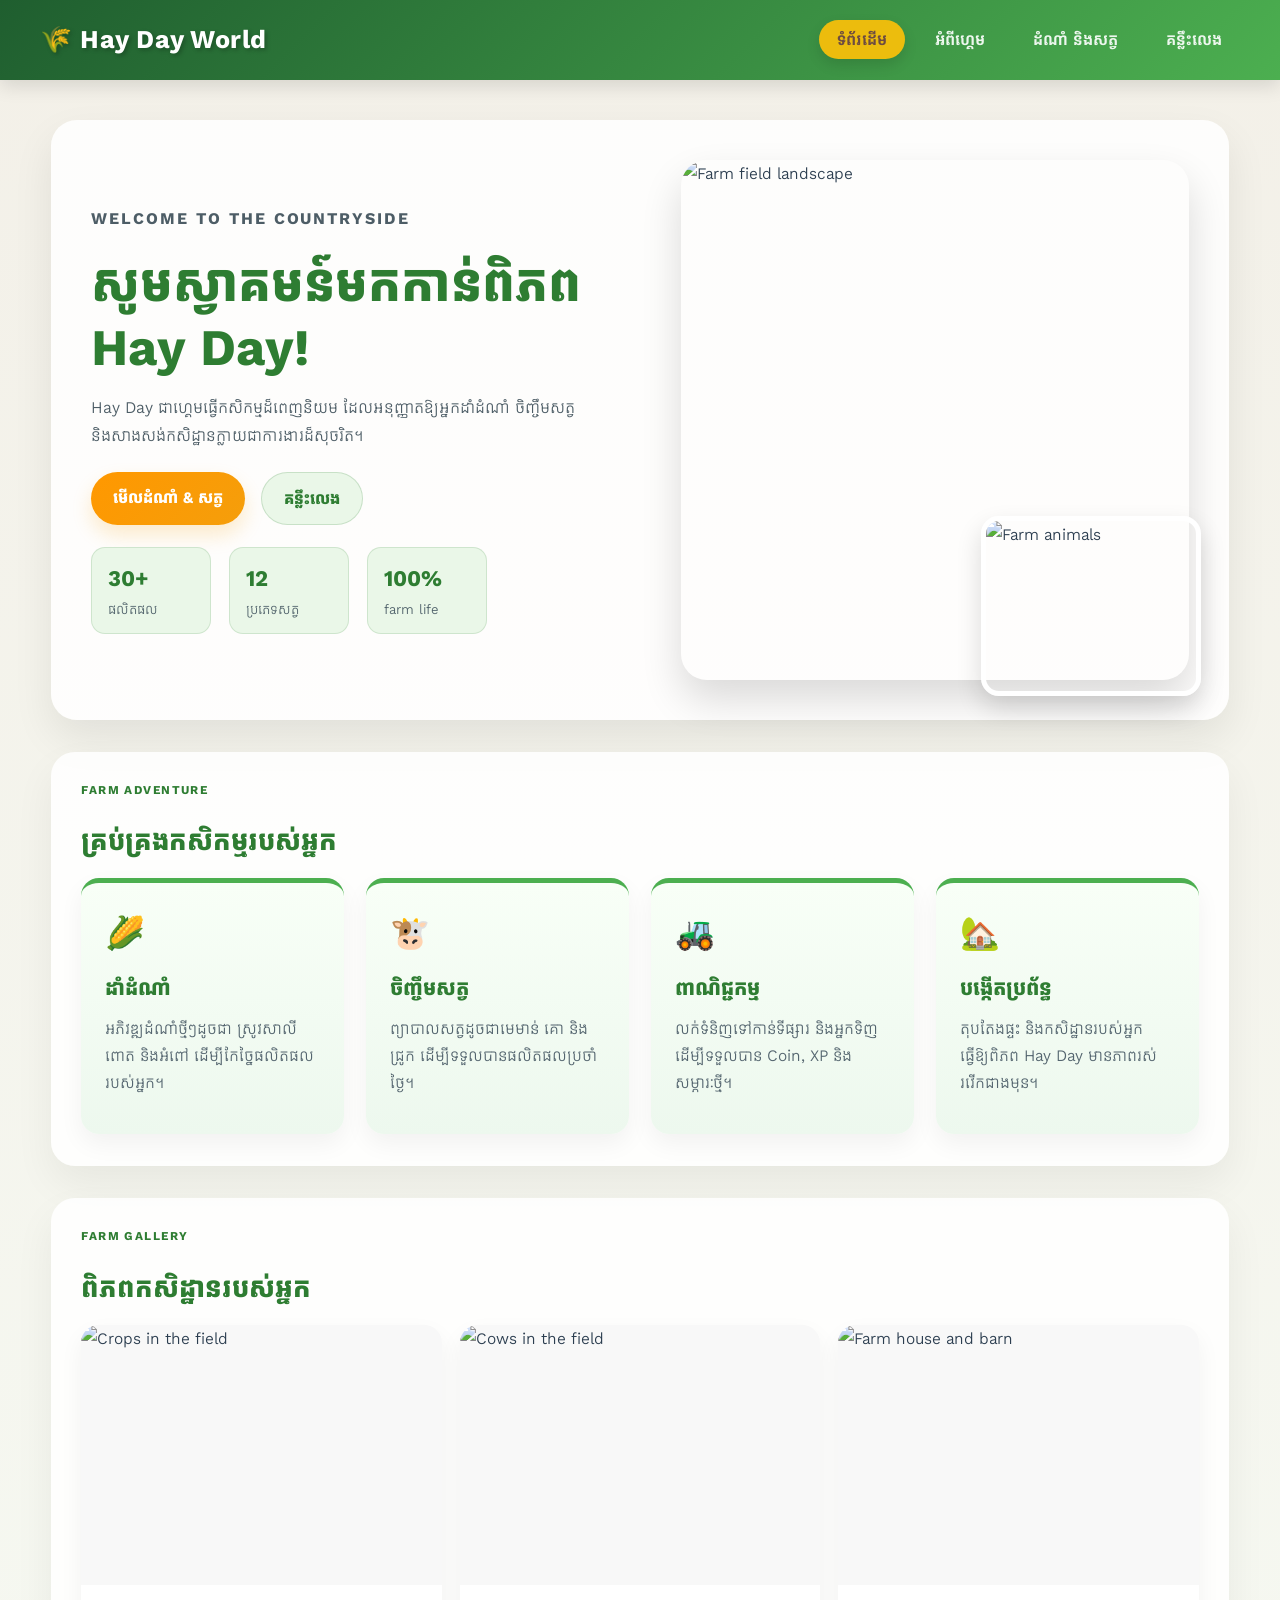
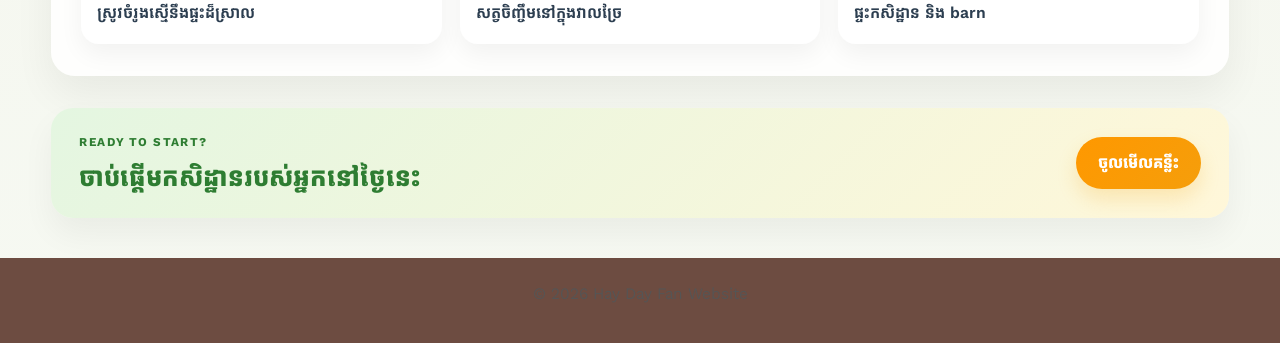
==== index.html @ b6b00d3d "Add files via upload" ====
<!DOCTYPE html>
<html lang="km">
<head>
    <meta charset="UTF-8">
    <meta name="viewport" content="width=device-width, initial-scale=1.0">
    <title>Hay Day Fan Site - Home</title>
    <link rel="stylesheet" href="hayday.css">
</head>
<body>

    <header>
        <div class="logo">🌾 Hay Day World</div>
        <nav>
            <ul>
                <li><a href="index.html" class="active">ទំព័រដើម</a></li>
                <li><a href="about.html">អំពីហ្គេម</a></li>
                <li><a href="crops-animals.html">ដំណាំ និងសត្វ</a></li>
                <li><a href="tips.html">គន្លឹះលេង</a></li>
            </ul>
        </nav>
    </header>

    <main class="home-page">
        <section class="hero">
            <div class="hero-text">
                <p class="eyebrow">Welcome to the countryside</p>
                <h1>សូមស្វាគមន៍មកកាន់ពិភព Hay Day!</h1>
                <p>Hay Day ជាហ្គេមធ្វើកសិកម្មដ៏ពេញនិយម ដែលអនុញ្ញាតឱ្យអ្នកដាំដំណាំ ចិញ្ចឹមសត្វ និងសាងសង់កសិដ្ឋានក្លាយជាការងារដ៏សុចរិត។</p>

                <div class="hero-actions">
                    <a class="primary-btn" href="crops-animals.html">មើលដំណាំ & សត្វ</a>
                    <a class="secondary-btn" href="tips.html">គន្លឹះលេង</a>
                </div>

                <ul class="hero-stats">
                    <li><strong>30+</strong><span>ផលិតផល</span></li>
                    <li><strong>12</strong><span>ប្រភេទសត្វ</span></li>
                    <li><strong>100%</strong><span>farm life</span></li>
                </ul>
            </div>

            <div class="hero-visual">
                <img src="https://images.unsplash.com/photo-1501004318641-b39e6451bec6?auto=format&fit=crop&w=900&q=80" alt="Farm field landscape">
                <img class="floating-photo" src="https://images.unsplash.com/photo-1511497584788-876760111969?auto=format&fit=crop&w=700&q=80" alt="Farm animals">
            </div>
        </section>

        <section class="features">
            <div class="section-heading">
                <p class="eyebrow">Farm Adventure</p>
                <h2>គ្រប់គ្រងកសិកម្មរបស់អ្នក</h2>
            </div>

            <div class="card-grid feature-grid">
                <article class="card">
                    <div class="icon">🌽</div>
                    <h3>ដាំដំណាំ</h3>
                    <p>អភិវឌ្ឍដំណាំថ្មីៗដូចជា ស្រូវសាលី ពោត និងអំពៅ ដើម្បីកែច្នៃផលិតផលរបស់អ្នក។</p>
                </article>

                <article class="card">
                    <div class="icon">🐮</div>
                    <h3>ចិញ្ចឹមសត្វ</h3>
                    <p>ព្យាបាលសត្វដូចជាមេមាន់ គោ និងជ្រូក ដើម្បីទទួលបានផលិតផលប្រចាំថ្ងៃ។</p>
                </article>

                <article class="card">
                    <div class="icon">🚜</div>
                    <h3>ពាណិជ្ជកម្ម</h3>
                    <p>លក់ទំនិញទៅកាន់ទីផ្សារ និងអ្នកទិញ ដើម្បីទទួលបាន Coin, XP និងសម្ភារៈថ្មី។</p>
                </article>

                <article class="card">
                    <div class="icon">🏡</div>
                    <h3>បង្កើតប្រព័ន្ធ</h3>
                    <p>តុបតែងផ្ទះ និងកសិដ្ឋានរបស់អ្នក ធ្វើឱ្យពិភព Hay Day មានភាពរស់រវើកជាងមុន។</p>
                </article>
            </div>
        </section>

        <section class="gallery">
            <div class="section-heading">
                <p class="eyebrow">Farm Gallery</p>
                <h2>ពិភពកសិដ្ឋានរបស់អ្នក</h2>
            </div>

            <div class="gallery-grid">
                <figure class="gallery-item">
                    <img src="https://images.unsplash.com/photo-1464226184884-fa52ac9c0f5b?auto=format&fit=crop&w=800&q=80" alt="Crops in the field">
                    <figcaption>ស្រូវចំរូងស្មើនឹងផ្ទះដ៏ស្រាល</figcaption>
                </figure>
                <figure class="gallery-item">
                    <img src="https://images.unsplash.com/photo-1471193945509-9ad0617afabf?auto=format&fit=crop&w=800&q=80" alt="Cows in the field">
                    <figcaption>សត្វចិញ្ចឹមនៅក្នុងវាលច្រែ</figcaption>
                </figure>
                <figure class="gallery-item">
                    <img src="https://images.unsplash.com/photo-1500595046743-cd271d694d30?auto=format&fit=crop&w=800&q=80" alt="Farm house and barn">
                    <figcaption>ផ្ទះកសិដ្ឋាន និង barn</figcaption>
                </figure>
            </div>
        </section>

        <section class="cta-panel">
            <div>
                <p class="eyebrow">Ready to start?</p>
                <h2>ចាប់ផ្តើមកសិដ្ឋានរបស់អ្នកនៅថ្ងៃនេះ</h2>
            </div>
            <a href="tips.html" class="primary-btn">ចូលមើលគន្លឹះ</a>
        </section>
    </main>

    <footer>
        <p>&copy; 2026 Hay Day Fan Website</p>
    </footer>

</body>
</html>
---- hayday.css ----
/* Import Google Fonts */
@import url('https://fonts.googleapis.com/css2?family=Kantumruy+Pro:wght@400;600;700&family=Poppins:wght@400;600;700&display=swap');

:root {
    --primary-green: #4CAF50;
    --dark-green: #2E7D32;
    --forest-green: #1f5e2f;
    --accent-orange: #FF9800;
    --accent-yellow: #FFC107;
    --wood-brown: #6D4C41;
    --bg-cream: #F7F3EA;
    --text-dark: #2C3E50;
    --card-bg: #FFFFFF;
    --soft-green: #EAF7E8;
}

* {
    margin: 0;
    padding: 0;
    box-sizing: border-box;
    font-family: 'Kantumruy Pro', 'Poppins', Arial, sans-serif;
}

html {
    scroll-behavior: smooth;
}

body {
    background: linear-gradient(180deg, #f3f0e8 0%, #f6f9f2 100%);
    color: var(--text-dark);
    line-height: 1.7;
    min-height: 100vh;
    display: flex;
    flex-direction: column;
}

a {
    text-decoration: none;
}

img {
    max-width: 100%;
    display: block;
}

header {
    background: linear-gradient(135deg, var(--forest-green), var(--primary-green));
    padding: 18px 40px;
    display: flex;
    justify-content: space-between;
    align-items: center;
    box-shadow: 0 6px 18px rgba(0, 0, 0, 0.12);
    position: sticky;
    top: 0;
    z-index: 10;
}

.logo {
    color: #fff;
    font-size: clamp(1.5rem, 2vw, 2.2rem);
    font-weight: 700;
    letter-spacing: 0.5px;
    text-shadow: 2px 2px 4px rgba(0, 0, 0, 0.25);
}

nav ul {
    list-style: none;
    display: flex;
    gap: 12px;
    flex-wrap: wrap;
}

nav a {
    color: #edf7ee;
    font-weight: 600;
    padding: 10px 18px;
    border-radius: 999px;
    transition: all 0.25s ease;
}

nav a:hover,
nav a.active {
    background: rgba(255, 193, 7, 0.9);
    color: var(--wood-brown);
    box-shadow: 0 6px 14px rgba(0, 0, 0, 0.12);
}

.container,
.home-page {
    max-width: 1200px;
    width: min(92%, 1200px);
    margin: 40px auto;
    padding: 0;
    flex: 1;
}

.home-page {
    display: flex;
    flex-direction: column;
    gap: 32px;
}

.hero {
    display: grid;
    grid-template-columns: 1.05fr 0.95fr;
    gap: 28px;
    align-items: center;
    background: rgba(255, 255, 255, 0.88);
    border-radius: 26px;
    box-shadow: 0 18px 40px rgba(0, 0, 0, 0.08);
    padding: 40px;
}

.eyebrow {
    letter-spacing: 0.12em;
    color: var(--dark-green);
    font-size: 12px;
    font-weight: 700;
    text-transform: uppercase;
    margin-bottom: 10px;
}

.hero h1,
.container h1,
.section-heading h2,
.cta-panel h2 {
    color: var(--dark-green);
    line-height: 1.25;
    margin-bottom: 14px;
}

.hero h1 {
    font-size: clamp(2rem, 4vw, 3.6rem);
}

.hero p {
    color: #4d5d66;
    font-size: 1.02rem;
    margin-bottom: 20px;
}

.hero-actions {
    display: flex;
    gap: 16px;
    flex-wrap: wrap;
    margin: 22px 0;
}

.primary-btn,
.secondary-btn {
    display: inline-block;
    padding: 12px 22px;
    border-radius: 999px;
    font-weight: 700;
    transition: transform 0.25s ease, box-shadow 0.25s ease;
}

.primary-btn {
    background: linear-gradient(135deg, var(--accent-orange), #f59e0b);
    color: #fff;
    box-shadow: 0 10px 20px rgba(245, 158, 11, 0.2);
}

.secondary-btn {
    background: var(--soft-green);
    color: var(--dark-green);
    border: 1px solid rgba(46, 125, 50, 0.18);
}

.primary-btn:hover,
.secondary-btn:hover {
    transform: translateY(-2px);
}

.hero-stats {
    list-style: none;
    display: flex;
    gap: 18px;
    flex-wrap: wrap;
    margin-top: 18px;
}

.hero-stats li {
    background: var(--soft-green);
    border: 1px solid rgba(46, 125, 50, 0.15);
    border-radius: 14px;
    padding: 12px 16px;
    min-width: 120px;
    display: flex;
    flex-direction: column;
}

.hero-stats strong {
    color: var(--dark-green);
    font-size: 1.4rem;
}

.hero-stats span {
    color: #53656d;
    font-size: 0.85rem;
}

.hero-visual {
    position: relative;
    display: flex;
    justify-content: center;
    align-items: center;
}

.hero-visual img:first-child {
    width: 100%;
    height: 520px;
    object-fit: cover;
    border-radius: 26px;
    box-shadow: 0 20px 40px rgba(0, 0, 0, 0.14);
}

.floating-photo {
    position: absolute;
    bottom: -16px;
    right: -12px;
    width: 220px;
    height: 180px;
    object-fit: cover;
    border-radius: 18px;
    border: 5px solid #fff;
    box-shadow: 0 12px 26px rgba(0, 0, 0, 0.14);
}

.features,
.gallery {
    background: rgba(255, 255, 255, 0.88);
    border-radius: 24px;
    box-shadow: 0 18px 40px rgba(0, 0, 0, 0.06);
    padding: 28px 30px 32px;
}

.section-heading {
    margin-bottom: 20px;
}

.section-heading h2 {
    font-size: clamp(1.7rem, 2vw, 2.5rem);
}

.card-grid {
    display: grid;
    grid-template-columns: repeat(auto-fit, minmax(240px, 1fr));
    gap: 22px;
    margin-top: 20px;
}

.card {
    background: linear-gradient(180deg, #f8fff7 0%, #edf8ee 100%);
    border-radius: 18px;
    padding: 24px;
    border-top: 5px solid var(--primary-green);
    box-shadow: 0 10px 24px rgba(0, 0, 0, 0.05);
    transition: transform 0.25s ease, box-shadow 0.25s ease;
}

.card:hover {
    transform: translateY(-6px);
    box-shadow: 0 16px 28px rgba(0, 0, 0, 0.08);
}

.icon {
    font-size: 2rem;
    margin-bottom: 10px;
}

.card h3 {
    color: var(--dark-green);
    margin-bottom: 8px;
    font-size: 1.3rem;
}

.card p,
.container p,
.gallery-item figcaption {
    color: #54656f;
    font-size: 1rem;
}

.gallery-grid {
    display: grid;
    grid-template-columns: repeat(auto-fit, minmax(240px, 1fr));
    gap: 18px;
}

.gallery-item {
    background: #f8f8f8;
    border-radius: 18px;
    overflow: hidden;
    box-shadow: 0 10px 24px rgba(0, 0, 0, 0.05);
}

.gallery-item img {
    width: 100%;
    height: 260px;
    object-fit: cover;
}

.gallery-item figcaption {
    padding: 14px 16px 18px;
    color: var(--text-dark);
    font-weight: 600;
    background: #fff;
}

.cta-panel {
    display: flex;
    justify-content: space-between;
    align-items: center;
    gap: 18px;
    padding: 24px 28px;
    background: linear-gradient(135deg, #e4f6e1, #fff7d9);
    border-radius: 22px;
    box-shadow: 0 16px 32px rgba(0, 0, 0, 0.05);
}

.cta-panel h2 {
    font-size: clamp(1.4rem, 2vw, 2rem);
    margin: 4px 0 0;
}

.container {
    background: rgba(255, 255, 255, 0.9);
    border-radius: 22px;
    box-shadow: 0 18px 38px rgba(0, 0, 0, 0.07);
    padding: 32px 28px;
}

.container h1 {
    font-size: clamp(2rem, 3vw, 2.8rem);
    margin-bottom: 16px;
    border-bottom: 3px solid var(--accent-yellow);
    padding-bottom: 12px;
}

h2 {
    color: var(--wood-brown);
    margin: 24px 0 14px;
    font-size: clamp(1.4rem, 2vw, 2rem);
}

p {
    color: #555;
    font-size: 1rem;
    margin-bottom: 14px;
}

table {
    width: 100%;
    border-collapse: separate;
    border-spacing: 0;
    margin-top: 20px;
    border-radius: 12px;
    overflow: hidden;
    box-shadow: 0 8px 18px rgba(0, 0, 0, 0.06);
}

th, td {
    padding: 14px 18px;
    text-align: left;
    border-bottom: 1px solid rgba(0, 0, 0, 0.05);
}

th {
    background-color: var(--primary-green);
    color: white;
    font-weight: 700;
}

tr:nth-child(even) {
    background-color: #f9fdf7;
}

tr:nth-child(odd) {
    background-color: #ffffff;
}

tr:hover {
    background-color: #fff4be;
}

footer {
    text-align: center;
    padding: 22px 20px;
    background: var(--wood-brown);
    color: #edf4e8;
    font-size: 0.95rem;
    margin-top: auto;
}

@media (max-width: 768px) {
    header {
        flex-direction: column;
        padding: 18px 20px;
        gap: 12px;
    }

    nav ul {
        justify-content: center;
    }

    .hero {
        grid-template-columns: 1fr;
        padding: 24px 20px;
    }

    .hero-visual img:first-child {
        height: 360px;
    }

    .floating-photo {
        width: 170px;
        height: 140px;
        right: 12px;
        bottom: -8px;
    }

    .cta-panel {
        flex-direction: column;
        text-align: center;
    }

    .container {
        padding: 22px 18px;
    }
}
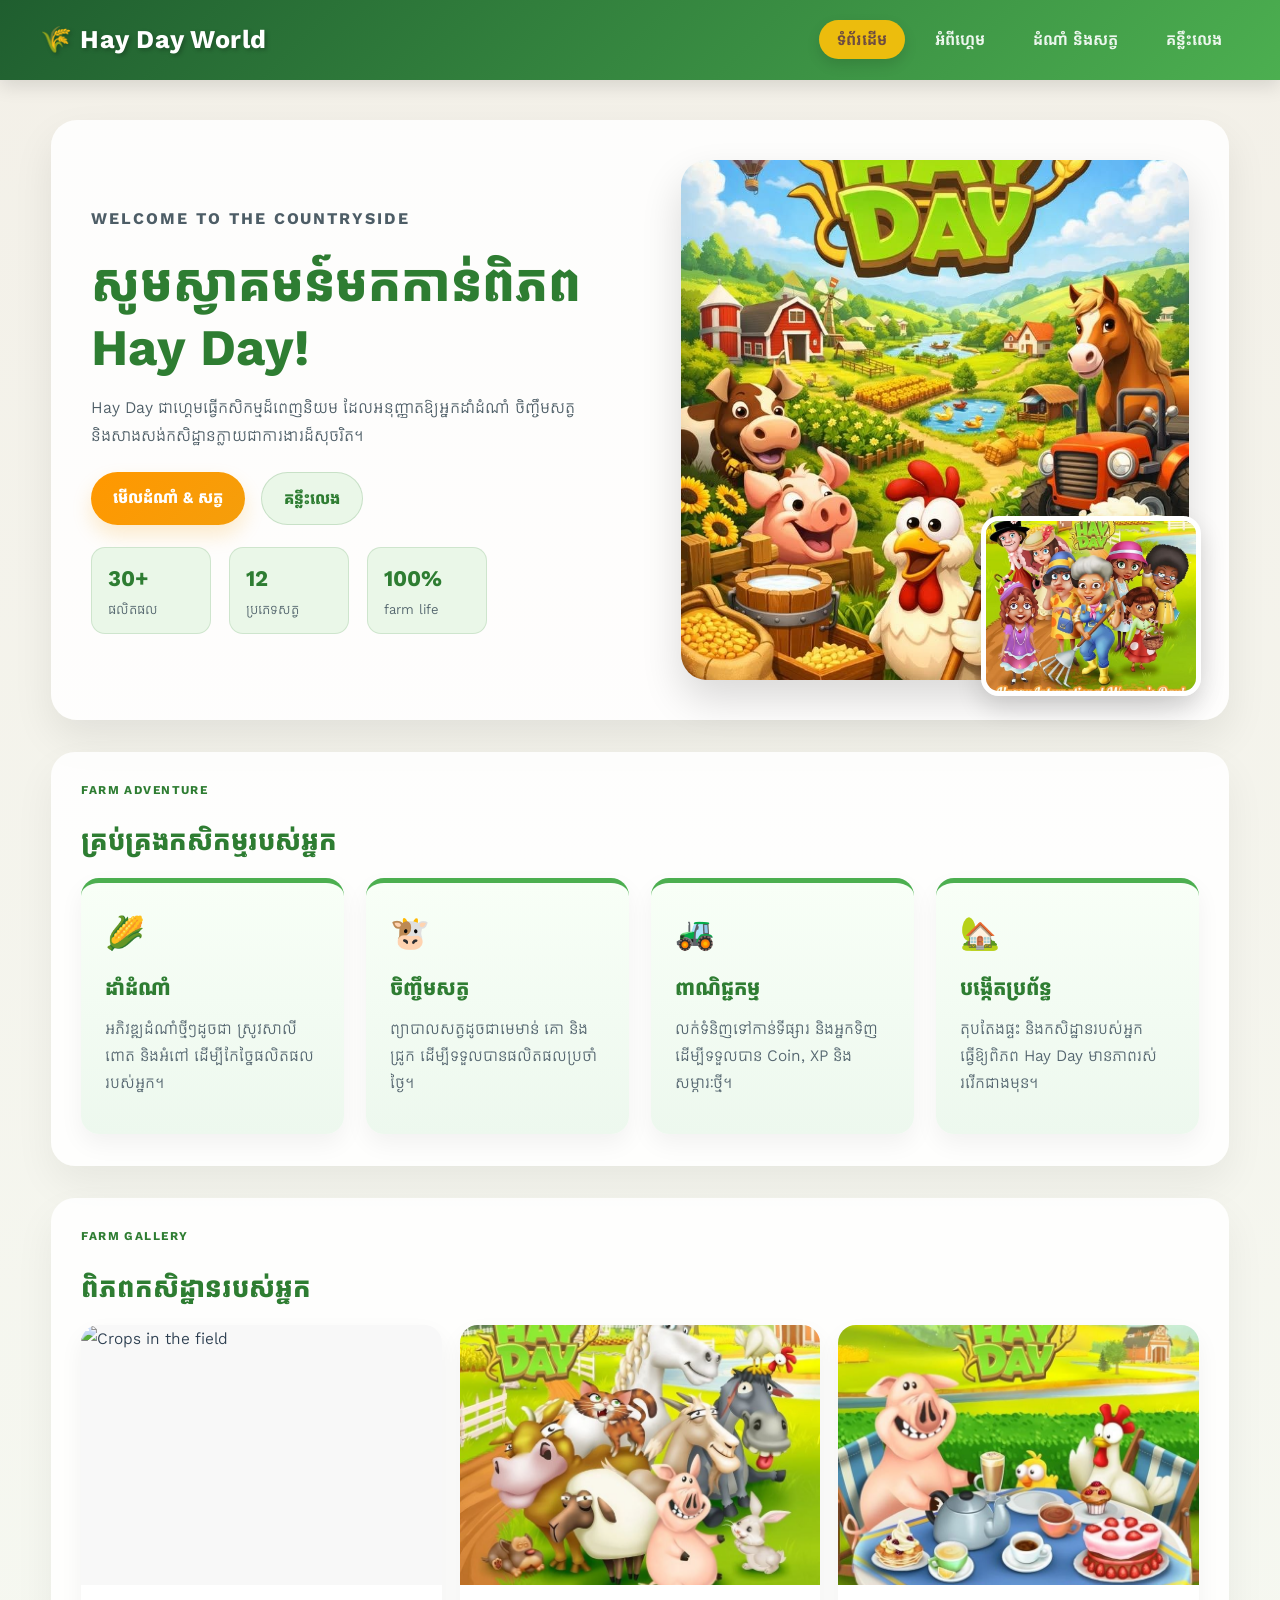
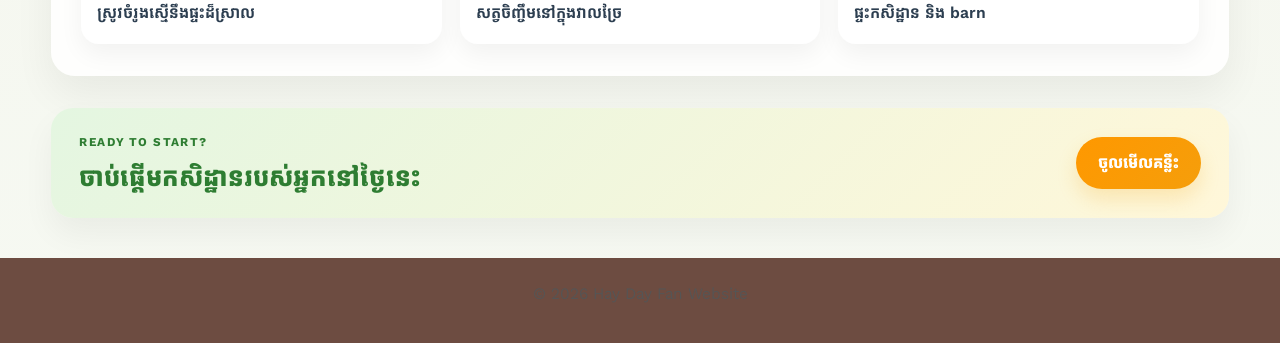
==== commit ca4f2268: "Add files via upload" ====
--- a/index.html
+++ b/index.html
@@ -40,8 +40,8 @@
             </div>
 
             <div class="hero-visual">
-                <img src="https://images.unsplash.com/photo-1501004318641-b39e6451bec6?auto=format&fit=crop&w=900&q=80" alt="Farm field landscape">
-                <img class="floating-photo" src="https://images.unsplash.com/photo-1511497584788-876760111969?auto=format&fit=crop&w=700&q=80" alt="Farm animals">
+                <img src="photo_2026-08-14_08-28-50.jpg" alt="Farm field landscape">
+                <img class="floating-photo" src="photo_2026-08-14_08-31-54.jpg" alt="Farm animals">
             </div>
         </section>
 
@@ -86,15 +86,15 @@
 
             <div class="gallery-grid">
                 <figure class="gallery-item">
-                    <img src="https://images.unsplash.com/photo-1464226184884-fa52ac9c0f5b?auto=format&fit=crop&w=800&q=80" alt="Crops in the field">
+                    <img src="https://encrypted-tbn0.gstatic.com/images?q=tbn:ANd9GcTmDtGOax0cElpMqS5iYx-lMNI1rdBdM8t0c6PfSk2-ew&s=10" alt="Crops in the field">
                     <figcaption>ស្រូវចំរូងស្មើនឹងផ្ទះដ៏ស្រាល</figcaption>
                 </figure>
                 <figure class="gallery-item">
-                    <img src="https://images.unsplash.com/photo-1471193945509-9ad0617afabf?auto=format&fit=crop&w=800&q=80" alt="Cows in the field">
+                    <img src="photo_2026-08-14_08-34-07.jpg" alt="Cows in the field">
                     <figcaption>សត្វចិញ្ចឹមនៅក្នុងវាលច្រែ</figcaption>
                 </figure>
                 <figure class="gallery-item">
-                    <img src="https://images.unsplash.com/photo-1500595046743-cd271d694d30?auto=format&fit=crop&w=800&q=80" alt="Farm house and barn">
+                    <img src="photo_2026-08-14_08-38-20.jpg" alt="Farm house and barn">
                     <figcaption>ផ្ទះកសិដ្ឋាន និង barn</figcaption>
                 </figure>
             </div>
